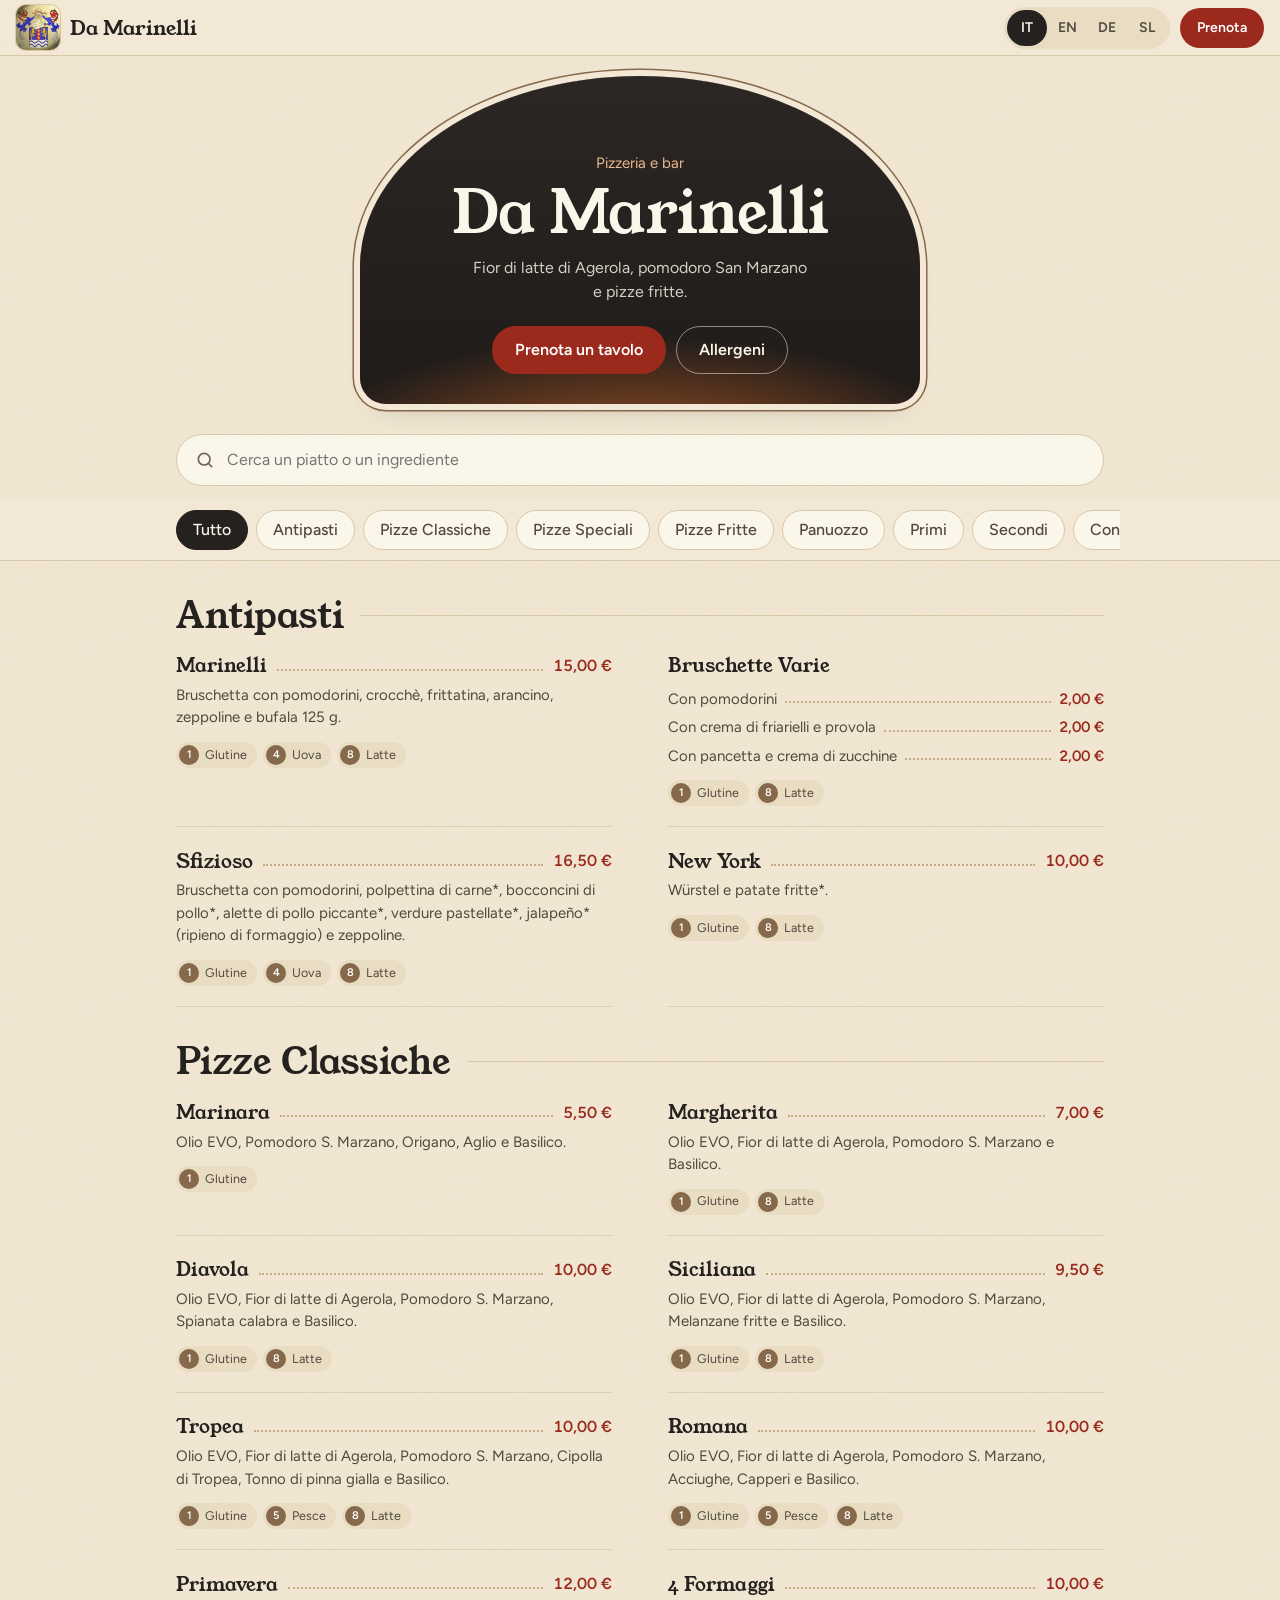
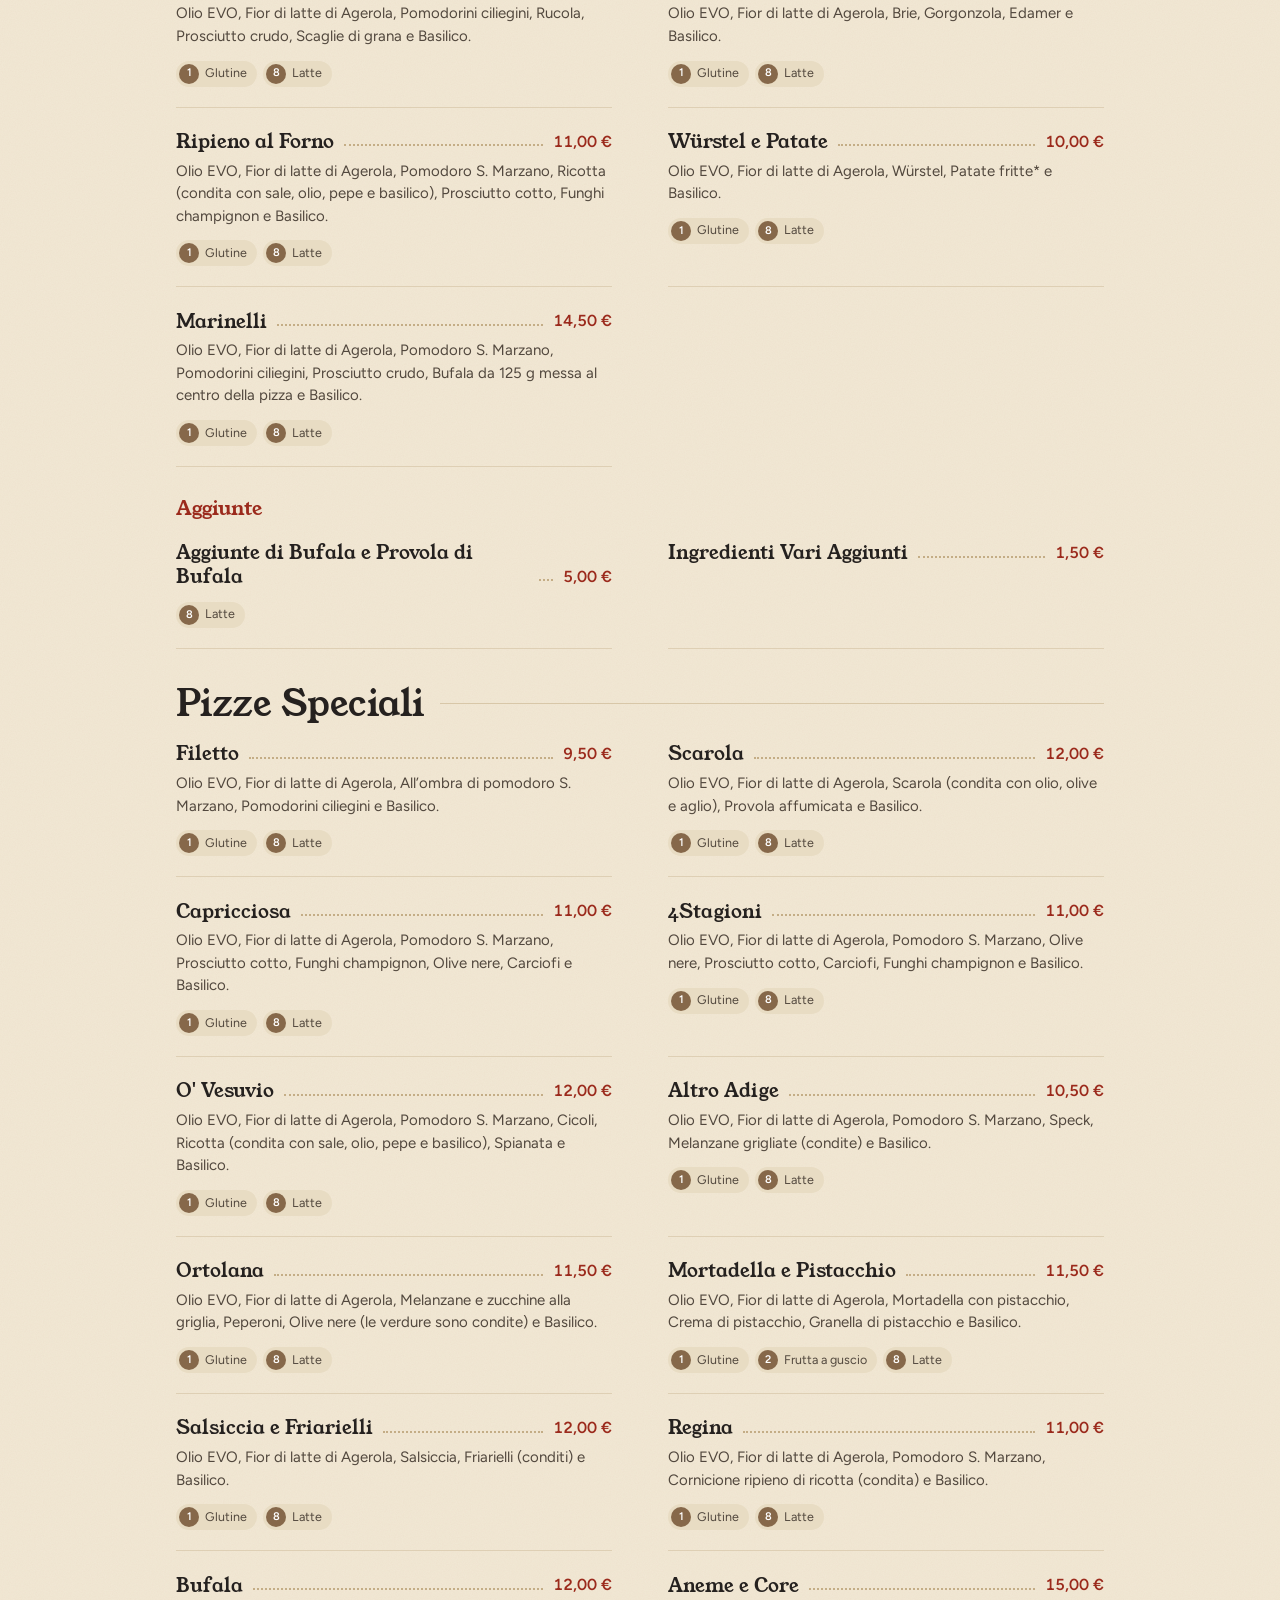
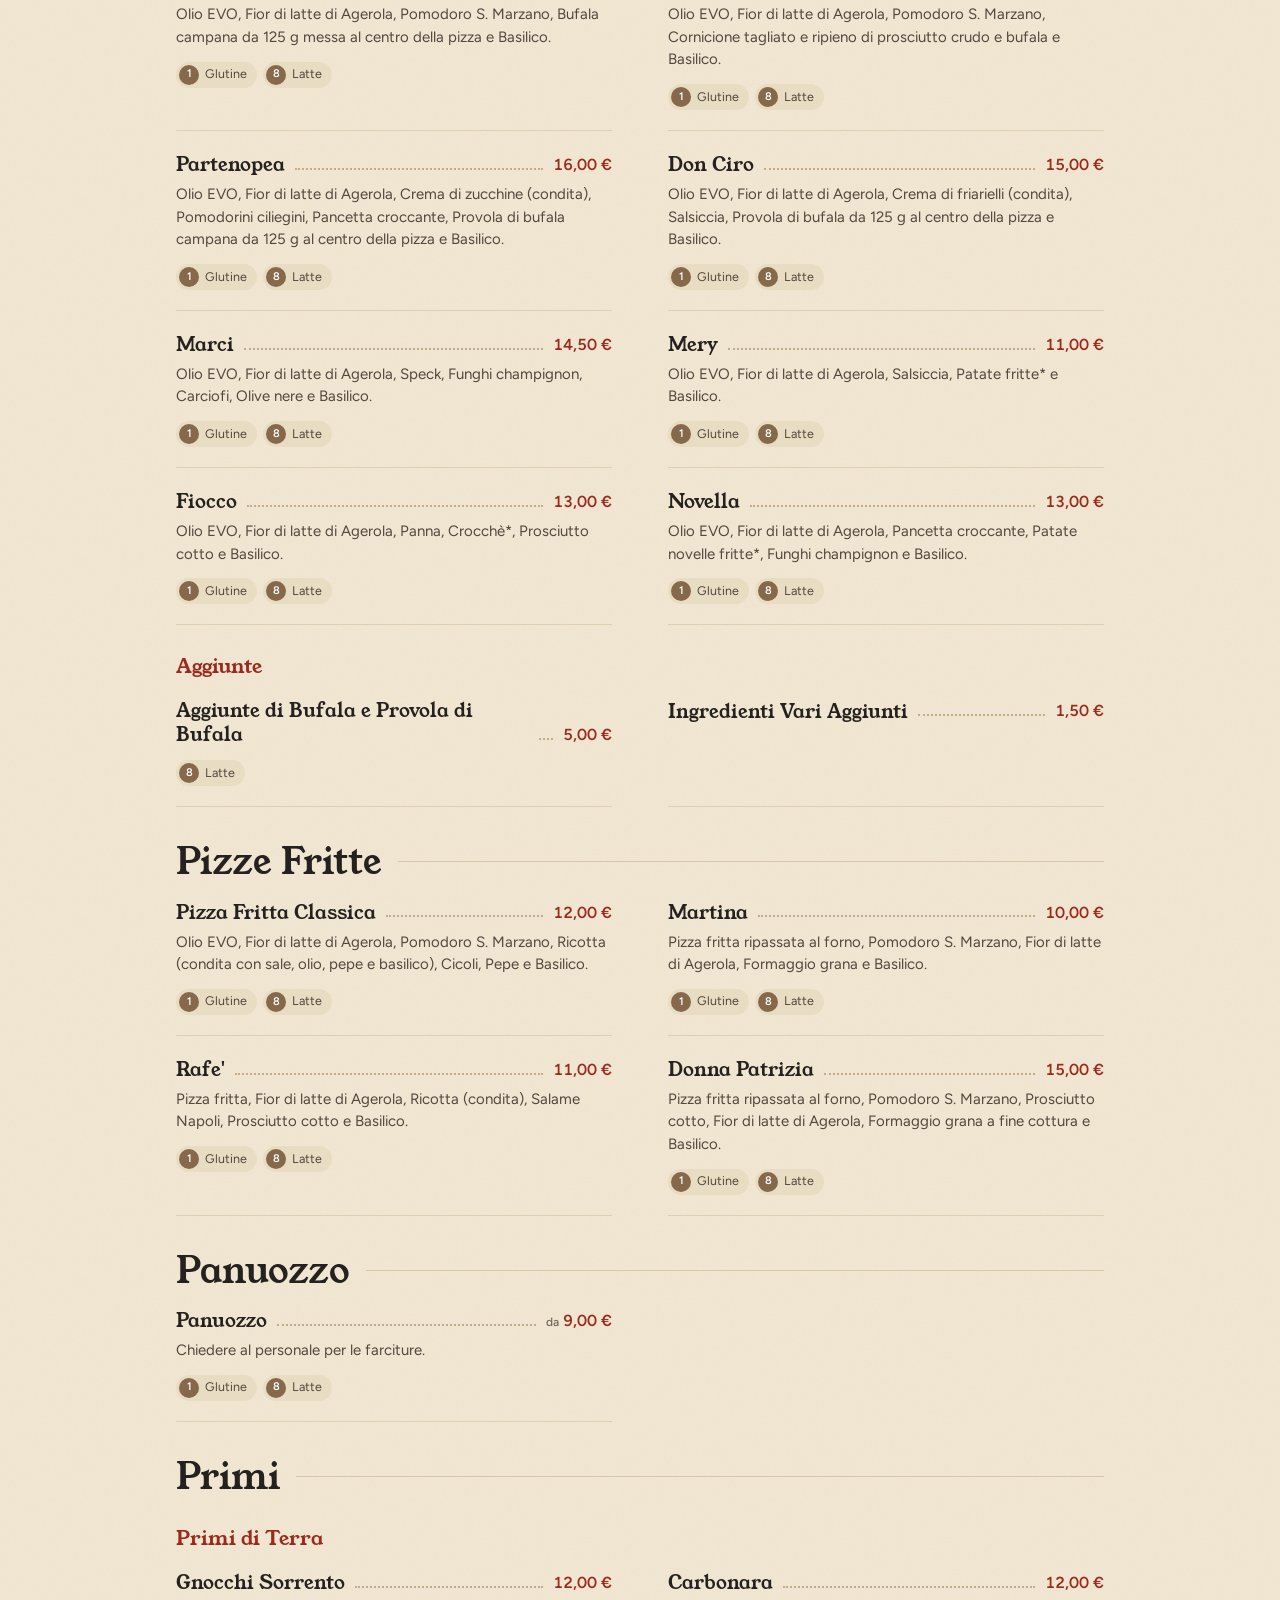
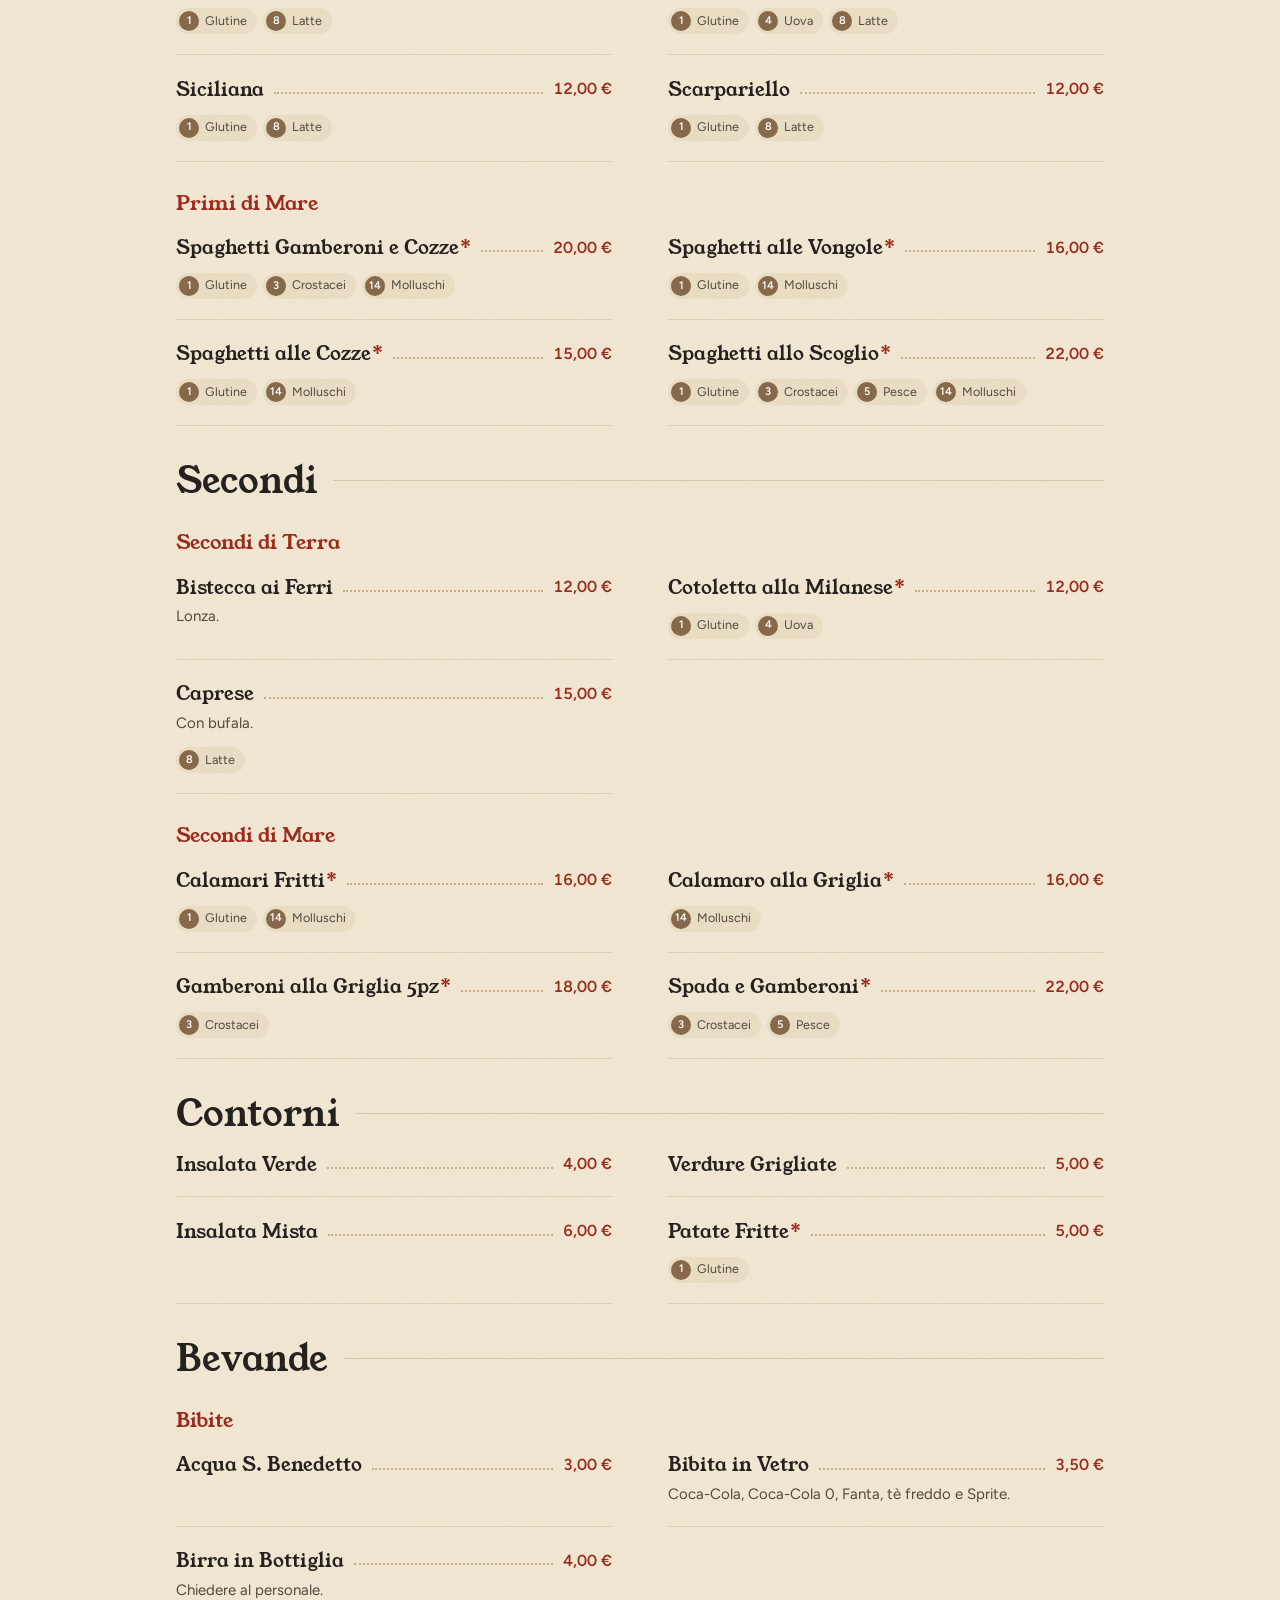
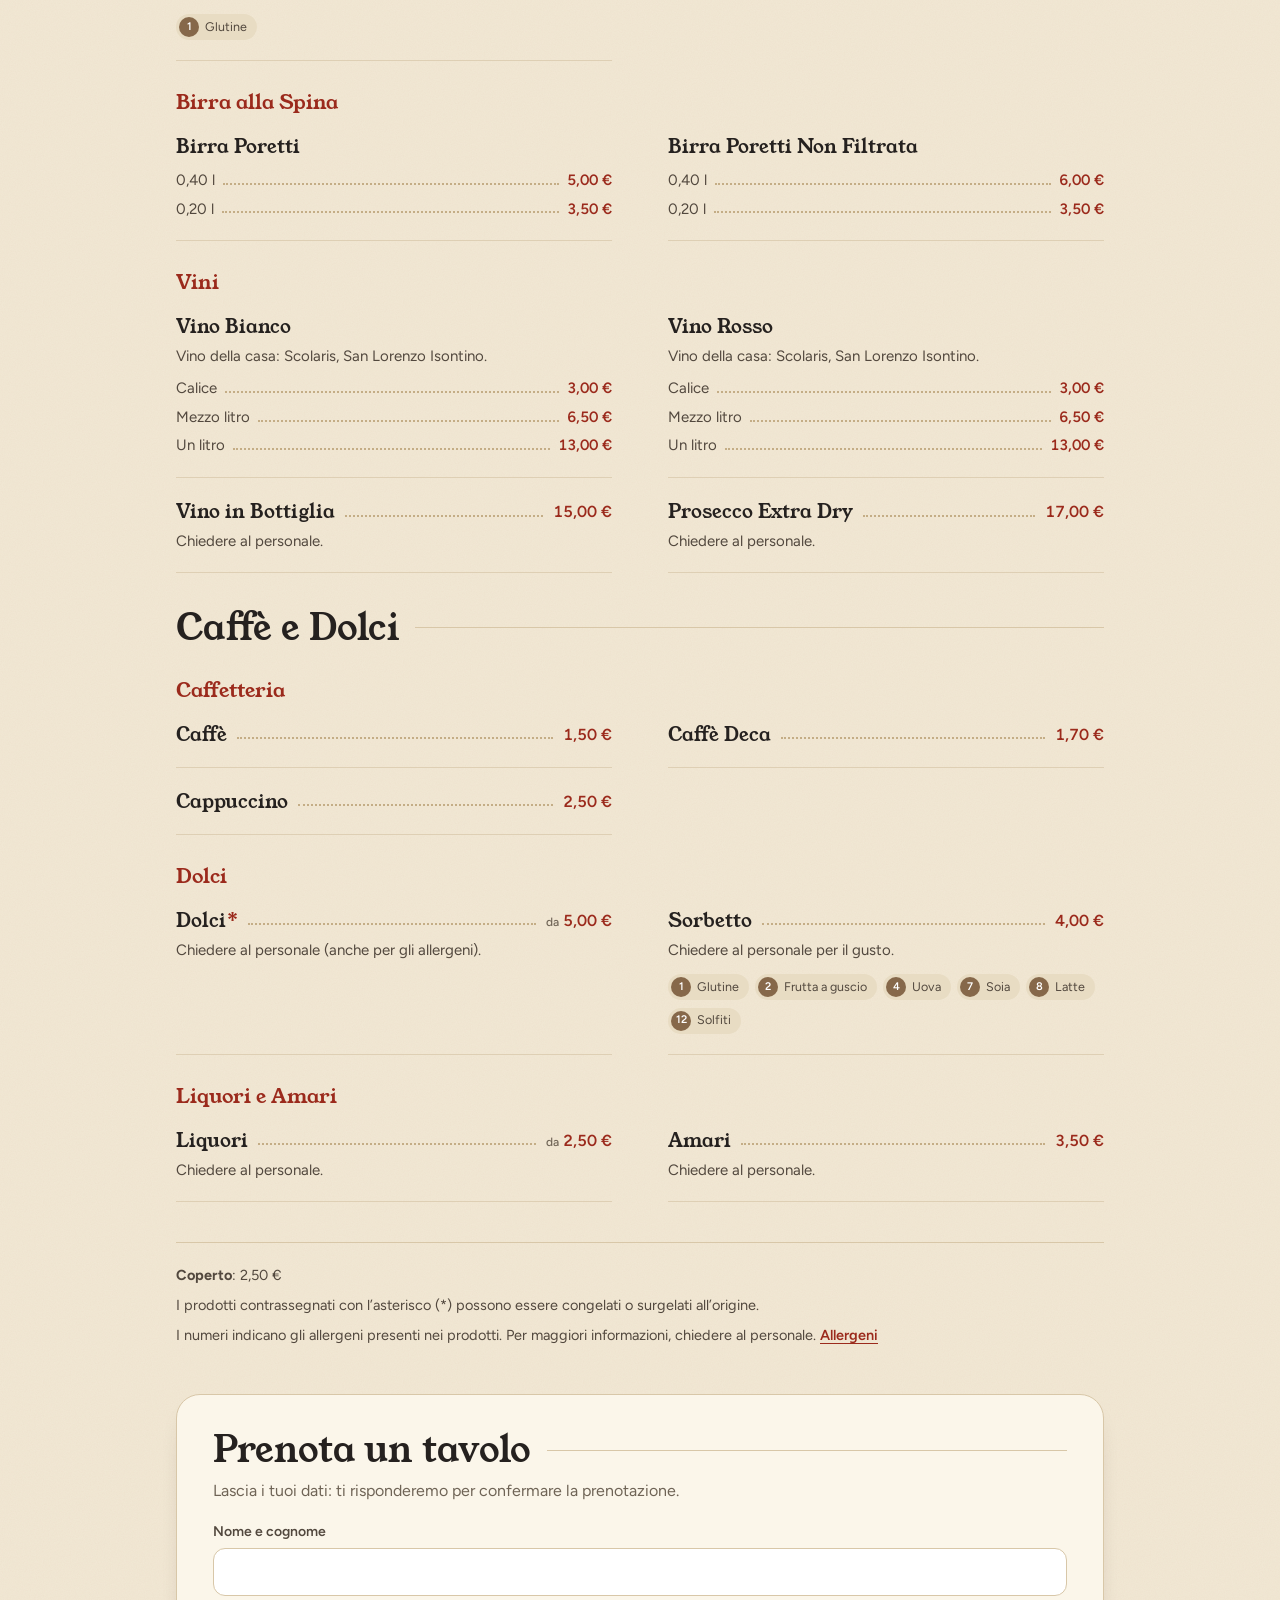
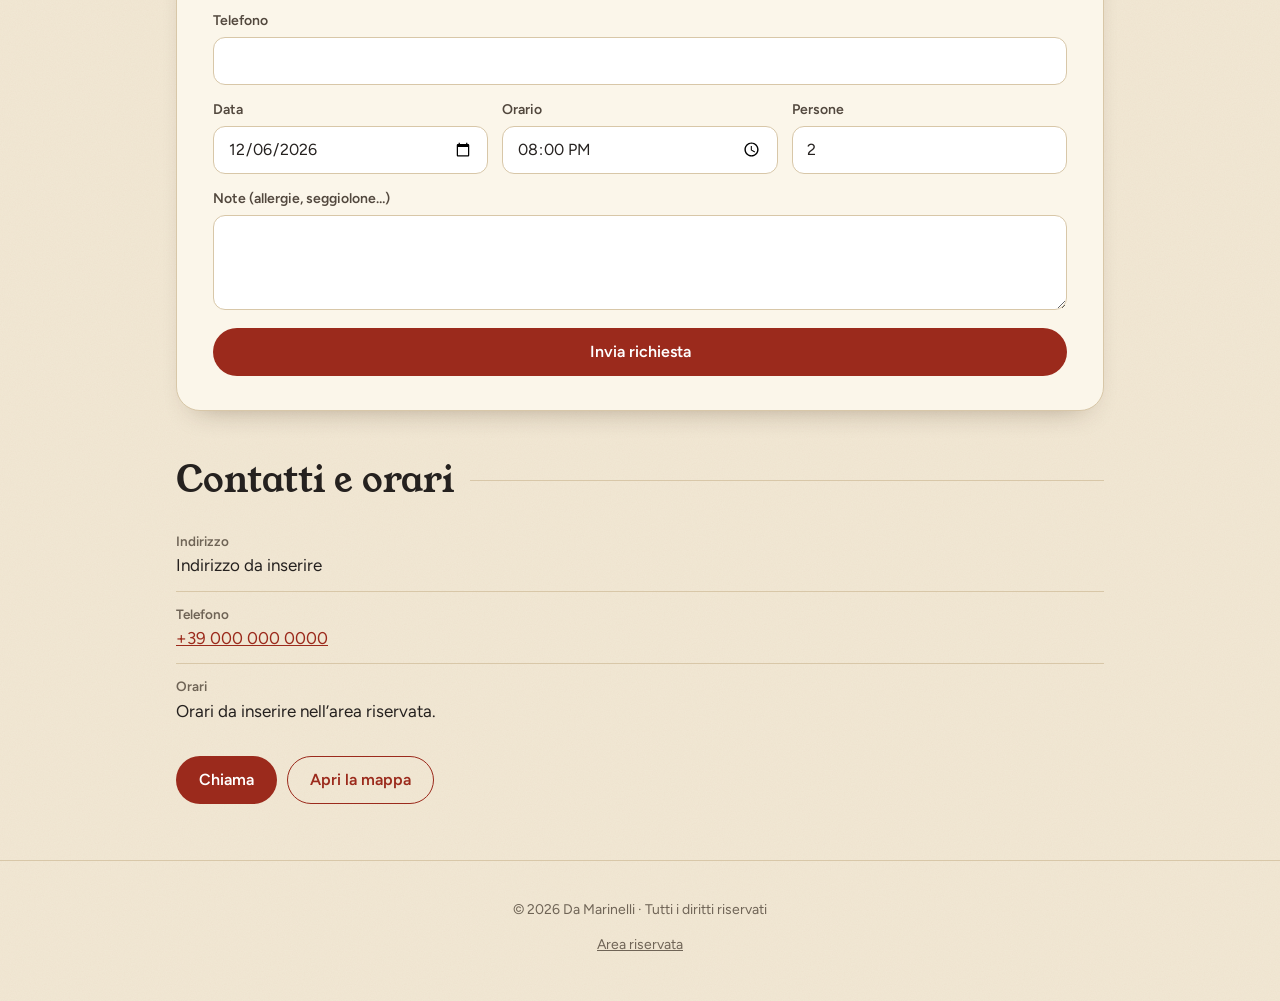
==== index.html @ 101575b5 "Menù digitale Da Marinelli (IT/EN/DE/SL) con area gestionale Menù pubblico mobile-first con ricerca " ====
<!DOCTYPE html>
<html lang="it">
<head>
  <meta charset="utf-8">
  <meta name="viewport" content="width=device-width, initial-scale=1, viewport-fit=cover">
  <title>Da Marinelli — Menù</title>
  <meta name="description" content="Menù digitale di Da Marinelli: pizze, pizze fritte, primi, secondi, bevande e dolci. Italiano, English, Deutsch, Slovenščina.">
  <meta name="theme-color" content="#25211f">
  <link rel="preconnect" href="https://fonts.googleapis.com">
  <link rel="preconnect" href="https://fonts.gstatic.com" crossorigin>
  <link href="https://fonts.googleapis.com/css2?family=Figtree:wght@400;500;600&family=Young+Serif&display=swap" rel="stylesheet">
  <link rel="stylesheet" href="style.css">
</head>

<!-- data-page="menu" attiva la logica del menù pubblico in script.js -->
<body data-page="menu">
  <a class="skip" href="#menu">Vai al menù</a>

  <!-- ===== Barra superiore: logo, lingua, prenotazione ===== -->
  <header class="topbar" id="topbar">
    <a class="brand" href="#top" aria-label="Da Marinelli">
      <!-- Logo (stemma) a sinistra del nome. Il file è logo.jpg, nella stessa cartella -->
      <img class="brand-logo" src="logo.jpg" alt="" width="44" height="45">
      <span>Da Marinelli</span>
    </a>
    <div class="topbar-right">
      <!-- Selettore lingua: IT / EN / DE / SL -->
      <div class="lang" role="group" data-i18n-aria="langLabel" aria-label="Lingua">
        <button type="button" data-lang="it" aria-pressed="true">IT</button>
        <button type="button" data-lang="en" aria-pressed="false">EN</button>
        <button type="button" data-lang="de" aria-pressed="false">DE</button>
        <button type="button" data-lang="sl" aria-pressed="false">SL</button>
      </div>
      <a class="btn btn--primary" href="#prenota" data-i18n="bookShort">Prenota</a>
    </div>
  </header>

  <main id="top">
    <!-- ===== Hero ===== -->
    <section class="hero">
      <div class="hero-arch">
        <p class="hero-tag" data-i18n="brandTag">Pizzeria e bar</p>
        <h1>Da Marinelli</h1>
        <p class="hero-line" data-i18n="heroLine">Fior di latte di Agerola, pomodoro San Marzano e pizze fritte.</p>
        <div class="hero-cta">
          <a class="btn btn--primary" href="#prenota" data-i18n="bookCta">Prenota un tavolo</a>
          <button type="button" class="btn btn--light js-open-alg" data-i18n="allergensCta">Allergeni</button>
        </div>
      </div>
    </section>

    <!-- ===== Ricerca ===== -->
    <div class="container searchbar">
      <label class="search">
        <span class="visually-hidden" data-i18n="searchLabel">Cerca nel menù</span>
        <svg width="20" height="20" viewBox="0 0 24 24" fill="none" stroke="currentColor" stroke-width="2" stroke-linecap="round" aria-hidden="true"><circle cx="11" cy="11" r="7"/><path d="M20 20l-3.5-3.5"/></svg>
        <input id="q" type="search" autocomplete="off" enterkeyhint="search" data-i18n-ph="searchPh" placeholder="Cerca un piatto o un ingrediente">
        <button type="button" id="q-clear" class="icon-btn" hidden data-i18n-aria="clearSearch" aria-label="Cancella ricerca">&times;</button>
      </label>
    </div>

    <!-- ===== Filtri per categoria (si fissano sotto la barra superiore) ===== -->
    <nav class="chips-wrap" id="chips-wrap" data-i18n-aria="navLabel" aria-label="Categorie del menù">
      <ul class="chips" id="chips"></ul>
    </nav>

    <!-- ===== Menù (generato da script.js) ===== -->
    <div class="container">
      <div id="menu"></div>
      <p class="empty" id="empty" hidden data-i18n="noResults">Nessun piatto trovato. Prova con un’altra ricerca.</p>

      <aside class="notes" aria-label="Info">
        <p><strong data-i18n="cover">Coperto</strong>: <span id="cover-price"></span></p>
        <p data-i18n="frozenNote"></p>
        <p>
          <span data-i18n="allergenNote"></span>
          <button type="button" class="link js-open-alg" data-i18n="allergensCta">Allergeni</button>
        </p>
      </aside>
    </div>

    <!-- ===== Prenotazione ===== -->
    <section class="container section" id="prenota" aria-labelledby="book-title">
      <div class="panel">
        <h2 class="group-title" id="book-title" data-i18n="bookTitle">Prenota un tavolo</h2>
        <p class="muted" data-i18n="bookSub"></p>

        <form id="book-form" novalidate>
          <div class="form-grid">
            <div class="field span-2">
              <label for="b-name" data-i18n="fName">Nome e cognome</label>
              <input class="input" id="b-name" autocomplete="name" required>
            </div>
            <div class="field span-2">
              <label for="b-phone" data-i18n="fPhone">Telefono</label>
              <input class="input" id="b-phone" type="tel" inputmode="tel" autocomplete="tel" required>
            </div>
            <div class="field">
              <label for="b-date" data-i18n="fDate">Data</label>
              <input class="input" id="b-date" type="date" required>
            </div>
            <div class="field">
              <label for="b-time" data-i18n="fTime">Orario</label>
              <input class="input" id="b-time" type="time" required>
            </div>
            <div class="field span-2 span-half">
              <label for="b-guests" data-i18n="fGuests">Persone</label>
              <input class="input" id="b-guests" type="number" min="1" max="20" inputmode="numeric" required>
            </div>
            <div class="field span-2">
              <label for="b-notes" data-i18n="fNotes">Note</label>
              <textarea class="input" id="b-notes" rows="3"></textarea>
            </div>
          </div>
          <p class="form-error" id="b-error" role="alert" hidden></p>
          <p style="margin:18px 0 0"><button class="btn btn--primary btn--block" type="submit" data-i18n="fSubmit">Invia richiesta</button></p>
        </form>

        <!-- Conferma dopo l'invio -->
        <div class="book-ok" id="book-ok" tabindex="-1" hidden>
          <h3 data-i18n="okTitle">Richiesta inviata</h3>
          <p data-i18n="okText"></p>
          <a class="btn btn--primary" id="book-wa" href="#" target="_blank" rel="noopener" hidden data-i18n="okWa">Invia anche su WhatsApp</a>
          <button type="button" class="btn btn--outline" id="book-again" data-i18n="okAgain">Nuova richiesta</button>
        </div>

        <!-- Prenotazioni online disattivate dall'area riservata -->
        <div id="book-off" hidden>
          <p data-i18n="bookingsOff"></p>
          <a class="btn btn--primary" id="book-off-call" href="#" data-i18n="call">Chiama</a>
        </div>
      </div>
    </section>

    <!-- ===== Contatti e orari ===== -->
    <section class="container section" id="contatti" aria-labelledby="info-title">
      <h2 class="group-title" id="info-title" data-i18n="infoTitle">Contatti e orari</h2>
      <dl class="info" id="contact-list"></dl>
      <div class="actions" id="contact-actions"></div>
    </section>
  </main>

  <footer class="footer">
    <p>© <span id="year"></span> Da Marinelli · <span data-i18n="footerRights">Tutti i diritti riservati</span></p>
    <p><a href="admin.html" data-i18n="staffArea">Area riservata</a></p>
  </footer>

  <button type="button" class="to-top" id="to-top" hidden data-i18n-aria="toTop" aria-label="Torna su">
    <svg width="22" height="22" viewBox="0 0 24 24" fill="none" stroke="currentColor" stroke-width="2.2" stroke-linecap="round" stroke-linejoin="round" aria-hidden="true"><path d="M12 19V5M5 12l7-7 7 7"/></svg>
  </button>

  <!-- ===== Finestra allergeni ===== -->
  <dialog class="sheet" id="alg-dialog" aria-labelledby="alg-title">
    <div class="sheet-head">
      <h2 id="alg-title" data-i18n="allergensTitle">Allergeni e conservazione</h2>
      <button type="button" class="icon-btn" data-close data-i18n-aria="close" aria-label="Chiudi">&times;</button>
    </div>
    <div class="sheet-body">
      <p data-i18n="frozenNote"></p>
      <p data-i18n="allergenNote"></p>
      <ol class="alg-list" id="alg-list"></ol>
    </div>
  </dialog>

  <script src="script.js"></script>
</body>
</html>
---- style.css ----
/* =====================================================================
   DA MARINELLI — style.css
   Mobile-first. Un solo foglio di stile per index.html e admin.html.

   Indice:
     1. Variabili e base
     2. Componenti comuni (pulsanti, campi, finestre)
     3. Menù pubblico
     4. Area gestionale (admin)
   ===================================================================== */

/* ---------- 1. VARIABILI E BASE ---------- */
:root {
  /* Colori: crema, antracite, rosso pomodoro scuro, cotto, legno */
  --paper: #f2e8d5;
  --surface: #fbf6ea;
  --sand: #e8dcc3;
  --line: #d8c7a8;
  --ink: #25211f;
  --ink-soft: #52483e;
  --muted: #6f6456;
  --tomato: #9b2a1c;
  --tomato-dark: #7d2015;
  --cotto: #b5602f;
  --wood: #86684a;
  --ok: #4d7a3c;
  --warn: #b7791f;

  --font-display: 'Young Serif', 'Iowan Old Style', 'Palatino Linotype', Georgia, serif;
  --font-body: 'Figtree', system-ui, -apple-system, 'Segoe UI', Roboto, sans-serif;

  --topbar-h: 56px;
  --radius: 14px;
  --shadow: 0 14px 30px -20px rgba(55, 30, 12, 0.45);
}

*, *::before, *::after { box-sizing: border-box; }

html {
  -webkit-text-size-adjust: 100%;
  scroll-behavior: smooth;
  scroll-padding-top: calc(var(--topbar-h) + 16px);
}

body {
  margin: 0;
  font-family: var(--font-body);
  font-size: 16px;
  line-height: 1.5;
  color: var(--ink);
  background-color: var(--paper);
  /* grana di carta appena percettibile */
  background-image: url("data:image/svg+xml,%3Csvg xmlns='http://www.w3.org/2000/svg' width='180' height='180'%3E%3Cfilter id='n'%3E%3CfeTurbulence type='fractalNoise' baseFrequency='.85' numOctaves='2' stitchTiles='stitch'/%3E%3CfeColorMatrix values='0 0 0 0 .45 0 0 0 0 .32 0 0 0 0 .18 0 0 0 .07 0'/%3E%3C/filter%3E%3Crect width='100%25' height='100%25' filter='url(%23n)'/%3E%3C/svg%3E");
  -webkit-font-smoothing: antialiased;
}

img, svg { max-width: 100%; }
button, input, select, textarea { font: inherit; color: inherit; }
button { cursor: pointer; }
a { color: var(--tomato); }
[hidden] { display: none !important; }
h1, h2, h3, h4 { margin: 0; }

:focus-visible {
  outline: 3px solid var(--cotto);
  outline-offset: 2px;
  border-radius: 6px;
}

.container { width: 100%; max-width: 960px; margin: 0 auto; padding: 0 16px; }
.visually-hidden {
  position: absolute !important; width: 1px; height: 1px; overflow: hidden;
  clip: rect(0 0 0 0); white-space: nowrap;
}
.muted { color: var(--muted); }
.pre { white-space: pre-line; }
.skip {
  position: absolute; left: 12px; top: -60px; z-index: 100;
  background: var(--ink); color: var(--surface); padding: 10px 16px; border-radius: 10px;
}
.skip:focus { top: 8px; }

@media (prefers-reduced-motion: reduce) {
  html { scroll-behavior: auto; }
  * { animation: none !important; transition: none !important; }
}

/* ---------- 2. COMPONENTI COMUNI ---------- */
.btn {
  display: inline-flex; align-items: center; justify-content: center; gap: 8px;
  min-height: 48px; padding: 0 22px;
  border: 1.5px solid transparent; border-radius: 999px;
  font-weight: 600; text-decoration: none; text-align: center;
  background: transparent; transition: background-color .15s, border-color .15s, color .15s;
}
.btn--primary { background: var(--tomato); color: #fff; }
.btn--primary:hover { background: var(--tomato-dark); }
.btn--outline { border-color: var(--tomato); color: var(--tomato); }
.btn--outline:hover { background: rgba(155, 42, 28, .08); }
.btn--light { border-color: rgba(251, 246, 234, .5); color: var(--surface); }
.btn--light:hover { background: rgba(251, 246, 234, .12); }
.btn--danger { background: #fff; border-color: #b3261e; color: #b3261e; }
.btn--danger:hover { background: #fdeceb; }
.btn--sm { min-height: 40px; padding: 0 16px; font-size: 14px; }
.btn--block { width: 100%; }
.btn[disabled] { opacity: .5; cursor: not-allowed; }

.link {
  background: none; border: 0; padding: 0; color: var(--tomato);
  text-decoration: underline; text-underline-offset: 3px; font-weight: 600;
}

.icon-btn {
  display: inline-grid; place-items: center; width: 40px; height: 40px;
  border: 0; border-radius: 50%; background: transparent; color: inherit; font-size: 22px; line-height: 1;
}
.icon-btn:hover { background: rgba(0, 0, 0, .07); }

.field { display: grid; gap: 6px; }
.field > label, .label { font-size: 14px; font-weight: 600; color: var(--ink-soft); }
.input {
  width: 100%; min-height: 48px; padding: 0 14px;
  border: 1.5px solid var(--line); border-radius: 12px; background: #fff;
  font-size: 16px; /* 16px evita lo zoom automatico su iPhone */
}
textarea.input { min-height: 92px; padding: 12px 14px; resize: vertical; line-height: 1.45; }
select.input { padding-right: 10px; }
.input:focus { outline: 0; border-color: var(--tomato); box-shadow: 0 0 0 3px rgba(155, 42, 28, .16); }
.form-grid { display: grid; grid-template-columns: repeat(2, minmax(0, 1fr)); gap: 14px; }
.span-2 { grid-column: 1 / -1; }
.form-error { margin: 14px 0 0; padding: 10px 14px; border-radius: 12px; background: #fdeceb; color: #8c1d18; font-weight: 500; }

/* finestre (dialog) */
dialog { color: var(--ink); }
dialog::backdrop { background: rgba(28, 18, 10, .6); }
.sheet, .modal {
  border: 0; padding: 0; background: var(--surface);
  width: min(560px, 100%); max-width: 100%; max-height: 90vh; max-height: 90dvh;
  margin: auto auto 0; border-radius: 24px 24px 0 0;
  box-shadow: 0 -10px 40px rgba(0, 0, 0, .25);
}
.sheet[open], .modal[open] { display: flex; flex-direction: column; }
@media (min-width: 640px) {
  .sheet, .modal { margin: auto; border-radius: 24px; }
}
.sheet-head, .modal-head {
  display: flex; align-items: center; justify-content: space-between; gap: 12px;
  padding: 18px 20px 12px; border-bottom: 1px solid var(--line);
}
.sheet-head h2, .modal-head h2 { font-family: var(--font-display); font-weight: 400; font-size: 22px; }
.sheet-body, .modal-body { padding: 16px 20px 24px; overflow-y: auto; -webkit-overflow-scrolling: touch; }

/* ---------- 3. MENÙ PUBBLICO ---------- */
.topbar {
  position: sticky; top: 0; z-index: 50; height: var(--topbar-h);
  display: flex; align-items: center; justify-content: space-between; gap: 12px;
  padding: 0 16px;
  background: rgba(242, 232, 213, .94);
  -webkit-backdrop-filter: blur(10px); backdrop-filter: blur(10px);
  border-bottom: 1px solid var(--line);
}
.brand { display: inline-flex; align-items: center; gap: 10px; color: var(--ink); text-decoration: none; font-family: var(--font-display); font-size: 20px; white-space: nowrap; }
.brand-logo { display: block; flex: none; width: 44px; height: 45px; object-fit: cover; border-radius: 10px; box-shadow: 0 0 0 1px var(--line); }
.topbar-right { display: flex; align-items: center; gap: 10px; }
.topbar .btn { min-height: 40px; padding: 0 16px; font-size: 14px; }
@media (max-width: 400px) { .topbar .btn { display: none; } }
@media (max-width: 420px) {
  .topbar { padding: 0 12px; gap: 8px; }
  .brand { font-size: 18px; gap: 8px; }
  .brand-logo { width: 40px; height: 41px; border-radius: 9px; }
  .lang button { min-width: 34px; padding: 0 6px; font-size: 13px; }
}
@media (max-width: 350px) { .brand span { display: none; } }

.lang { display: inline-flex; padding: 3px; border-radius: 999px; background: var(--sand); }
.lang button {
  min-width: 40px; height: 36px; padding: 0 8px; border: 0; border-radius: 999px;
  background: transparent; font-weight: 600; font-size: 14px; color: var(--ink-soft);
}
.lang button[aria-pressed="true"] { background: var(--ink); color: var(--surface); }

/* Hero: l'imboccatura del forno a legna, con la brace sul fondo */
.hero { padding: 20px 16px 8px; }
.hero-arch {
  position: relative; overflow: hidden; isolation: isolate;
  max-width: 560px; margin: 0 auto;
  padding: 76px 24px 30px; text-align: center;
  color: var(--surface);
  border-radius: 50% 50% 26px 26px / 190px 190px 26px 26px;
  background:
    radial-gradient(90% 55% at 50% 118%, rgba(214, 104, 40, .75), rgba(214, 104, 40, 0) 70%),
    linear-gradient(180deg, #2c2724 0%, #1f1b19 100%);
  box-shadow: 0 0 0 6px var(--paper), 0 0 0 7.5px var(--wood), var(--shadow);
}
.hero-tag { margin: 0 0 6px; font-size: 15px; color: #eab98f; }
.hero h1 { font-family: var(--font-display); font-weight: 400; font-size: clamp(40px, 11vw, 60px); line-height: 1.05; letter-spacing: -.01em; }
.hero-line { margin: 12px auto 0; max-width: 34ch; color: rgba(251, 246, 234, .82); }
.hero-cta { display: flex; flex-wrap: wrap; gap: 10px; justify-content: center; margin-top: 22px; }

.searchbar { padding-top: 22px; }
.search {
  display: flex; align-items: center; gap: 10px; height: 52px; padding: 0 8px 0 18px;
  background: var(--surface); border: 1.5px solid var(--line); border-radius: 999px;
}
.search:focus-within { border-color: var(--tomato); box-shadow: 0 0 0 3px rgba(155, 42, 28, .16); }
.search svg { flex: none; color: var(--muted); }
.search input { flex: 1; min-width: 0; height: 100%; border: 0; outline: 0; background: transparent; font-size: 16px; }
.search input::-webkit-search-cancel-button { display: none; }

.chips-wrap {
  position: sticky; top: var(--topbar-h); z-index: 40; margin-top: 14px;
  background: rgba(242, 232, 213, .95);
  -webkit-backdrop-filter: blur(10px); backdrop-filter: blur(10px);
  border-bottom: 1px solid var(--line);
}
.chips {
  display: flex; gap: 8px; list-style: none; margin: 0 auto; padding: 10px 16px; max-width: 960px;
  overflow-x: auto; scrollbar-width: none; -webkit-overflow-scrolling: touch;
}
.chips::-webkit-scrollbar { display: none; }
.chip {
  flex: none; height: 40px; padding: 0 16px; border-radius: 999px;
  border: 1.5px solid var(--line); background: var(--surface);
  font-weight: 500; white-space: nowrap; color: var(--ink-soft);
}
.chip[aria-pressed="true"] { background: var(--ink); border-color: var(--ink); color: var(--surface); }

.group { padding-top: 34px; }
.group-title { display: flex; align-items: center; gap: 16px; font-family: var(--font-display); font-weight: 400; font-size: clamp(27px, 6vw, 36px); line-height: 1.15; }
.group-title::after { content: ""; flex: 1; height: 1px; background: var(--line); }
.cat-title { margin: 26px 0 0; font-family: var(--font-display); font-weight: 400; font-size: 20px; color: var(--tomato); }

.dishes { list-style: none; margin: 18px 0 0; padding: 0; display: grid; grid-template-columns: minmax(0, 1fr); gap: 22px 56px; }
@media (min-width: 860px) { .dishes { grid-template-columns: repeat(2, minmax(0, 1fr)); } }
.dish { padding-bottom: 20px; border-bottom: 1px solid rgba(216, 199, 168, .7); }
.dish-top { display: flex; align-items: flex-end; gap: 10px; }
.dish-name { font-family: var(--font-display); font-weight: 400; font-size: 19px; line-height: 1.25; }
.ast { color: var(--tomato); margin-left: 1px; }
.leader { flex: 1 1 14px; min-width: 14px; margin-bottom: .45em; border-bottom: 2px dotted #c4ad86; }
.price { flex: none; font-weight: 600; color: var(--tomato); font-variant-numeric: tabular-nums; white-space: nowrap; }
.price small { font-size: 12px; font-weight: 500; color: var(--muted); }
.price--ask { font-weight: 500; font-style: italic; font-size: 14px; color: var(--muted); }
.dish-desc { margin: 6px 0 0; font-size: 15px; line-height: 1.5; color: var(--ink-soft); }
.variants { list-style: none; margin: 10px 0 0; padding: 0; display: grid; gap: 6px; }
.variants li { display: flex; align-items: flex-end; gap: 8px; font-size: 15px; color: var(--ink-soft); }
.algs { display: flex; flex-wrap: wrap; gap: 6px; list-style: none; margin: 12px 0 0; padding: 0; }
.alg {
  display: inline-flex; align-items: center; gap: 6px; height: 26px; padding: 0 10px 0 3px;
  border: 0; border-radius: 999px; background: var(--sand); color: var(--ink-soft); font-size: 12.5px;
}
.alg b { display: inline-grid; place-items: center; min-width: 20px; height: 20px; border-radius: 50%; background: var(--wood); color: #fff; font-size: 11px; font-weight: 600; }
.dish.is-off .dish-name, .dish.is-off .dish-desc, .dish.is-off .price { opacity: .5; }
.off-badge { display: inline-block; margin: 8px 0 0; padding: 2px 10px; border-radius: 999px; background: var(--sand); color: var(--muted); font-size: 12.5px; font-weight: 600; }

.empty { padding: 56px 0; text-align: center; color: var(--muted); font-size: 17px; }

.notes { margin-top: 40px; padding-top: 22px; border-top: 1px solid var(--line); font-size: 14.5px; color: var(--ink-soft); display: grid; gap: 8px; }
.notes p { margin: 0; }

.panel {
  background: var(--surface); border: 1px solid var(--line); border-radius: 24px;
  padding: 26px 20px; box-shadow: var(--shadow);
}
.panel > .group-title { margin-bottom: 8px; }
.panel > p { margin: 0 0 18px; }
.book-ok { text-align: center; padding: 8px 0; outline: 0; }
.book-ok h3 { font-family: var(--font-display); font-weight: 400; font-size: 26px; margin-bottom: 8px; }
.book-ok p { margin: 0 auto 18px; max-width: 40ch; }
.book-ok .btn { margin: 4px; }

.section { padding-top: 48px; }
.info { margin: 18px 0 20px; display: grid; gap: 0; }
.info-row { display: grid; gap: 2px; padding: 12px 0; border-bottom: 1px solid var(--line); }
.info-row:last-child { border-bottom: 0; }
.info-row dt { font-size: 13.5px; font-weight: 600; color: var(--muted); }
.info-row dd { margin: 0; font-size: 17px; }
.actions { display: flex; flex-wrap: wrap; gap: 10px; }

.footer { margin-top: 56px; padding: 24px 16px calc(32px + env(safe-area-inset-bottom)); text-align: center; font-size: 14px; color: var(--muted); border-top: 1px solid var(--line); }
.footer a { color: inherit; }

.to-top {
  position: fixed; right: 16px; bottom: calc(16px + env(safe-area-inset-bottom)); z-index: 45;
  width: 48px; height: 48px; border: 0; border-radius: 50%;
  background: var(--ink); color: var(--surface); box-shadow: 0 8px 20px rgba(0, 0, 0, .3);
  display: grid; place-items: center;
}

.alg-list { list-style: none; margin: 14px 0 0; padding: 0; display: grid; gap: 4px; }
.alg-list li { display: flex; gap: 12px; align-items: flex-start; padding: 8px 10px; border-radius: 12px; font-size: 15px; }
.alg-list li b { flex: none; display: grid; place-items: center; width: 26px; height: 26px; border-radius: 50%; background: var(--wood); color: #fff; font-size: 13px; }
.alg-list li.is-hit { background: #f7dcc0; outline: 2px solid var(--cotto); }
.sheet-body > p { margin: 0 0 8px; font-size: 15px; color: var(--ink-soft); }

@media (min-width: 700px) {
  .panel { padding: 34px 36px; }
  .form-grid { grid-template-columns: repeat(3, minmax(0, 1fr)); }
  .form-grid .span-2 { grid-column: span 3; }
  .form-grid .span-half { grid-column: span 1; }
}

/* ---------- 4. AREA GESTIONALE (admin.html) ---------- */
body[data-page="admin"] { background-color: #efe5d0; }

.adm-login { min-height: 100vh; min-height: 100dvh; display: grid; place-items: center; padding: 24px 16px; }
.adm-login-card { width: min(400px, 100%); padding: 30px 24px; background: var(--surface); border: 1px solid var(--line); border-radius: 24px; box-shadow: var(--shadow); text-align: center; }
.adm-login-card svg { color: var(--tomato); }
.adm-login-card h1 { margin: 10px 0 4px; font-family: var(--font-display); font-weight: 400; font-size: 28px; }
.adm-login-card p { margin: 0 0 20px; color: var(--muted); }
.adm-login-card .field { text-align: left; margin-bottom: 14px; }
.adm-login-card .input { text-align: center; letter-spacing: .3em; font-size: 22px; }
.adm-login-card .back { display: inline-block; margin-top: 18px; font-size: 14px; }

.adm-top {
  position: sticky; top: 0; z-index: 30;
  display: flex; align-items: center; justify-content: space-between; gap: 12px;
  padding: 10px 16px; background: var(--ink); color: var(--surface);
}
.adm-brand { display: flex; align-items: center; gap: 10px; min-width: 0; }
.adm-brand svg { flex: none; color: #eab98f; }
.adm-brand strong { display: block; font-family: var(--font-display); font-weight: 400; font-size: 18px; line-height: 1.1; }
.adm-brand small { display: block; font-size: 12.5px; color: rgba(251, 246, 234, .7); }
.adm-top-actions { display: flex; gap: 8px; flex: none; }

.adm-notices { max-width: 1000px; margin: 0 auto; padding: 12px 16px 0; display: grid; gap: 8px; }
.notice { display: flex; gap: 12px; align-items: center; justify-content: space-between; padding: 10px 14px; border-radius: 12px; font-size: 14.5px; }
.notice--warn { background: #fbe9c8; color: #6b4410; }
.notice--info { background: var(--sand); color: var(--ink-soft); }
.notice button { flex: none; }

.adm-tabs { display: flex; gap: 6px; max-width: 1000px; margin: 0 auto; padding: 14px 16px 6px; overflow-x: auto; scrollbar-width: none; }
.adm-tab { flex: none; height: 44px; padding: 0 18px; border: 1.5px solid var(--line); border-radius: 999px; background: var(--surface); font-weight: 600; color: var(--ink-soft); }
.adm-tab[aria-selected="true"] { background: var(--ink); border-color: var(--ink); color: var(--surface); }
.adm-tab .count { display: inline-block; min-width: 20px; margin-left: 6px; padding: 0 6px; border-radius: 999px; background: var(--tomato); color: #fff; font-size: 12px; line-height: 20px; }

.adm-main { max-width: 1000px; margin: 0 auto; padding: 8px 16px 90px; }
.adm-main h2 { font-family: var(--font-display); font-weight: 400; font-size: 24px; margin: 18px 0 4px; }

.stats { display: grid; grid-template-columns: repeat(3, minmax(0, 1fr)); gap: 10px; margin-top: 12px; }
.stat { padding: 14px; background: var(--surface); border: 1px solid var(--line); border-radius: 16px; }
.stat b { display: block; font-family: var(--font-display); font-weight: 400; font-size: 30px; line-height: 1.1; }
.stat span { font-size: 13px; color: var(--muted); }

.toolbar-row { display: flex; flex-wrap: wrap; gap: 10px; align-items: end; margin: 18px 0 14px; }
.toolbar-row .field { flex: 1 1 150px; }
.toolbar-row .btn { flex: none; }

.empty-state { padding: 36px 16px; text-align: center; color: var(--muted); background: var(--surface); border: 1px dashed var(--line); border-radius: 16px; }

.badge { display: inline-block; padding: 2px 10px; border-radius: 999px; font-size: 12.5px; font-weight: 600; background: var(--sand); color: var(--ink-soft); }
.badge--pending { background: #fbe9c8; color: #7a4c0c; }
.badge--confirmed { background: #dcebd3; color: #2f5a20; }
.badge--declined, .badge--cancelled { background: #ece4d4; color: #6f6456; }

.bk { display: grid; grid-template-columns: auto minmax(0, 1fr); gap: 8px 16px; margin-bottom: 12px; padding: 14px 16px; background: var(--surface); border: 1px solid var(--line); border-left: 6px solid var(--wood); border-radius: 16px; }
.bk--pending { border-left-color: #d9902f; }
.bk--confirmed { border-left-color: var(--ok); }
.bk--declined, .bk--cancelled { border-left-color: #b9ad98; }
.bk-when { text-align: center; min-width: 64px; }
.bk-when strong { display: block; font-family: var(--font-display); font-weight: 400; font-size: 22px; line-height: 1.1; }
.bk-when span { font-size: 13px; color: var(--muted); text-transform: capitalize; }
.bk-main h3 { font-size: 17px; font-weight: 600; display: flex; flex-wrap: wrap; gap: 4px 10px; align-items: center; }
.bk-main p { margin: 2px 0 0; font-size: 14.5px; color: var(--ink-soft); }
.bk-notes { font-style: italic; }
.bk-actions { grid-column: 1 / -1; display: flex; flex-wrap: wrap; gap: 8px; padding-top: 8px; border-top: 1px solid var(--line); }

.mi-group { margin-top: 22px; }
.mi-group h3 { display: flex; align-items: center; justify-content: space-between; gap: 10px; font-family: var(--font-display); font-weight: 400; font-size: 19px; color: var(--tomato); margin-bottom: 8px; }
.mi-list { list-style: none; margin: 0; padding: 0; background: var(--surface); border: 1px solid var(--line); border-radius: 16px; overflow: hidden; }
.mi { display: grid; grid-template-columns: minmax(0, 1fr) auto; gap: 8px 12px; align-items: center; padding: 12px 14px; border-bottom: 1px solid var(--line); }
.mi:last-child { border-bottom: 0; }
.mi-name { font-weight: 600; }
.mi-sub { display: block; font-size: 14px; color: var(--muted); }
.mi.is-off .mi-name { text-decoration: line-through; opacity: .6; }
.mi-tags { display: flex; gap: 4px; margin-top: 4px; flex-wrap: wrap; }
.tag { padding: 1px 8px; border-radius: 999px; font-size: 11.5px; font-weight: 600; }
.tag--ok { background: #dcebd3; color: #2f5a20; }
.tag--warn { background: #fbe9c8; color: #7a4c0c; }
.mi-actions { display: flex; gap: 8px; align-items: center; }
@media (max-width: 560px) { .mi { grid-template-columns: 1fr; } .mi-actions { justify-content: space-between; } }

.switch { display: inline-flex; align-items: center; gap: 8px; font-size: 13.5px; color: var(--ink-soft); cursor: pointer; }
.switch input { position: absolute; opacity: 0; width: 1px; height: 1px; }
.switch i { position: relative; width: 44px; height: 26px; border-radius: 999px; background: #bdb09a; transition: background-color .15s; flex: none; }
.switch i::after { content: ""; position: absolute; top: 3px; left: 3px; width: 20px; height: 20px; border-radius: 50%; background: #fff; transition: transform .15s; box-shadow: 0 1px 3px rgba(0, 0, 0, .3); }
.switch input:checked + i { background: var(--ok); }
.switch input:checked + i::after { transform: translateX(18px); }
.switch input:focus-visible + i { outline: 3px solid var(--cotto); outline-offset: 2px; }

.modal { width: min(640px, 100%); }
.modal-body form { display: grid; gap: 16px; }
.modal-foot { display: flex; flex-wrap: wrap; gap: 10px; justify-content: flex-end; padding: 14px 20px calc(14px + env(safe-area-inset-bottom)); border-top: 1px solid var(--line); background: var(--surface); }
.modal-foot .spacer { flex: 1; }
.lang-tabs { display: inline-flex; padding: 3px; border-radius: 999px; background: var(--sand); width: fit-content; }
.ltab { min-width: 52px; height: 36px; padding: 0 12px; border: 0; border-radius: 999px; background: transparent; font-weight: 600; color: var(--ink-soft); }
.ltab[aria-selected="true"] { background: var(--ink); color: var(--surface); }
.price-rows { display: grid; gap: 8px; }
.price-row { display: grid; grid-template-columns: minmax(0, 1fr) 110px 40px; gap: 8px; align-items: center; }
.check { display: flex; align-items: center; gap: 10px; min-height: 40px; font-size: 15px; cursor: pointer; }
.check input { width: 22px; height: 22px; accent-color: var(--tomato); flex: none; }
.alg-grid { display: grid; grid-template-columns: repeat(2, minmax(0, 1fr)); gap: 2px 12px; }
.alg-grid .check { font-size: 14.5px; }
@media (min-width: 560px) { .alg-grid { grid-template-columns: repeat(3, minmax(0, 1fr)); } }
.hint { font-size: 13.5px; color: var(--muted); margin: 0; }

.card { margin-top: 16px; padding: 20px; background: var(--surface); border: 1px solid var(--line); border-radius: 20px; }
.card h3 { font-family: var(--font-display); font-weight: 400; font-size: 20px; margin-bottom: 4px; }
.card > p { margin: 0 0 14px; color: var(--muted); font-size: 14.5px; }
.card .form-grid { grid-template-columns: repeat(2, minmax(0, 1fr)); }
.card .form-grid .span-2 { grid-column: 1 / -1; }
.card-actions { display: flex; flex-wrap: wrap; gap: 10px; margin-top: 16px; }

.toasts { position: fixed; left: 0; right: 0; bottom: calc(18px + env(safe-area-inset-bottom)); z-index: 200; display: grid; gap: 8px; justify-items: center; padding: 0 16px; pointer-events: none; }
.toast { padding: 12px 18px; border-radius: 14px; background: var(--ink); color: var(--surface); box-shadow: 0 10px 30px rgba(0, 0, 0, .3); font-weight: 500; max-width: 420px; }
.toast--err { background: #8c1d18; }

.confirm { width: min(420px, 100%); border: 0; border-radius: 22px; padding: 22px; background: var(--surface); margin: auto; }
.confirm p { margin: 0 0 18px; font-size: 17px; }
.confirm form { display: flex; gap: 10px; justify-content: flex-end; }
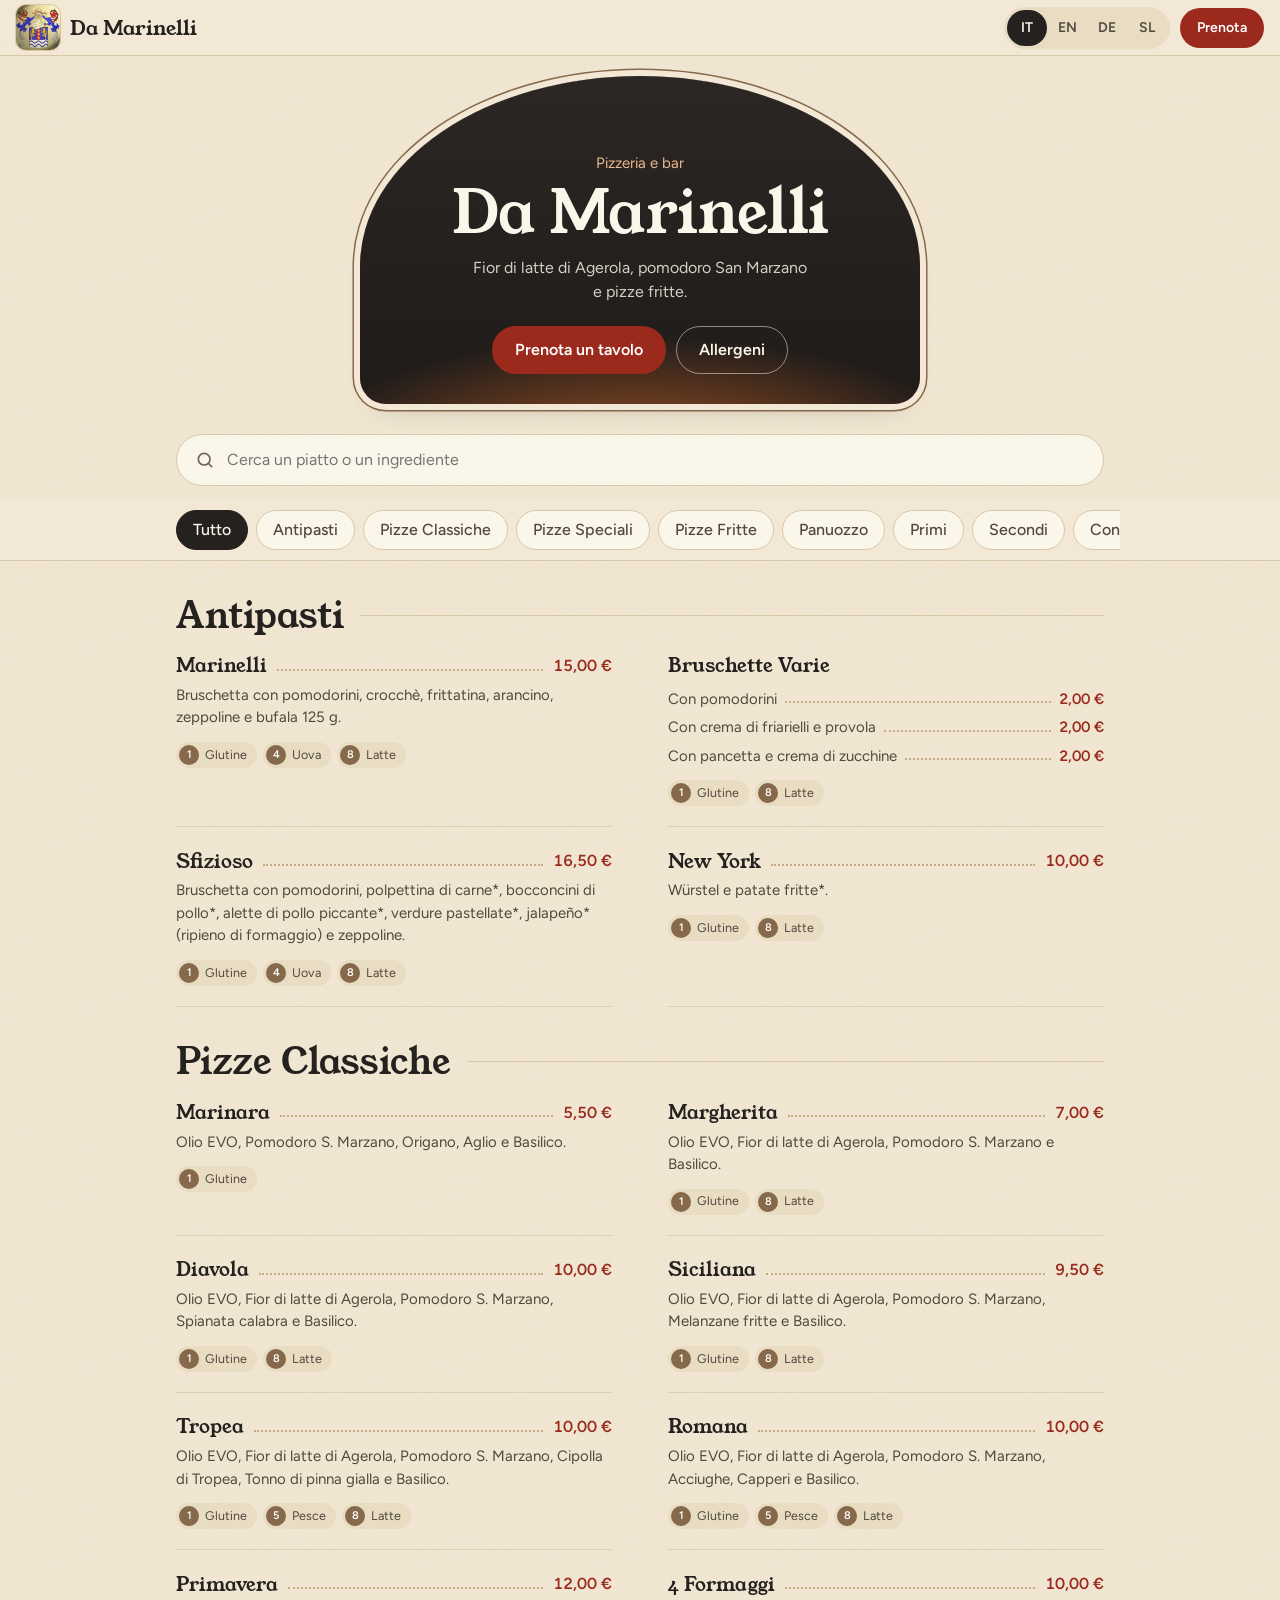
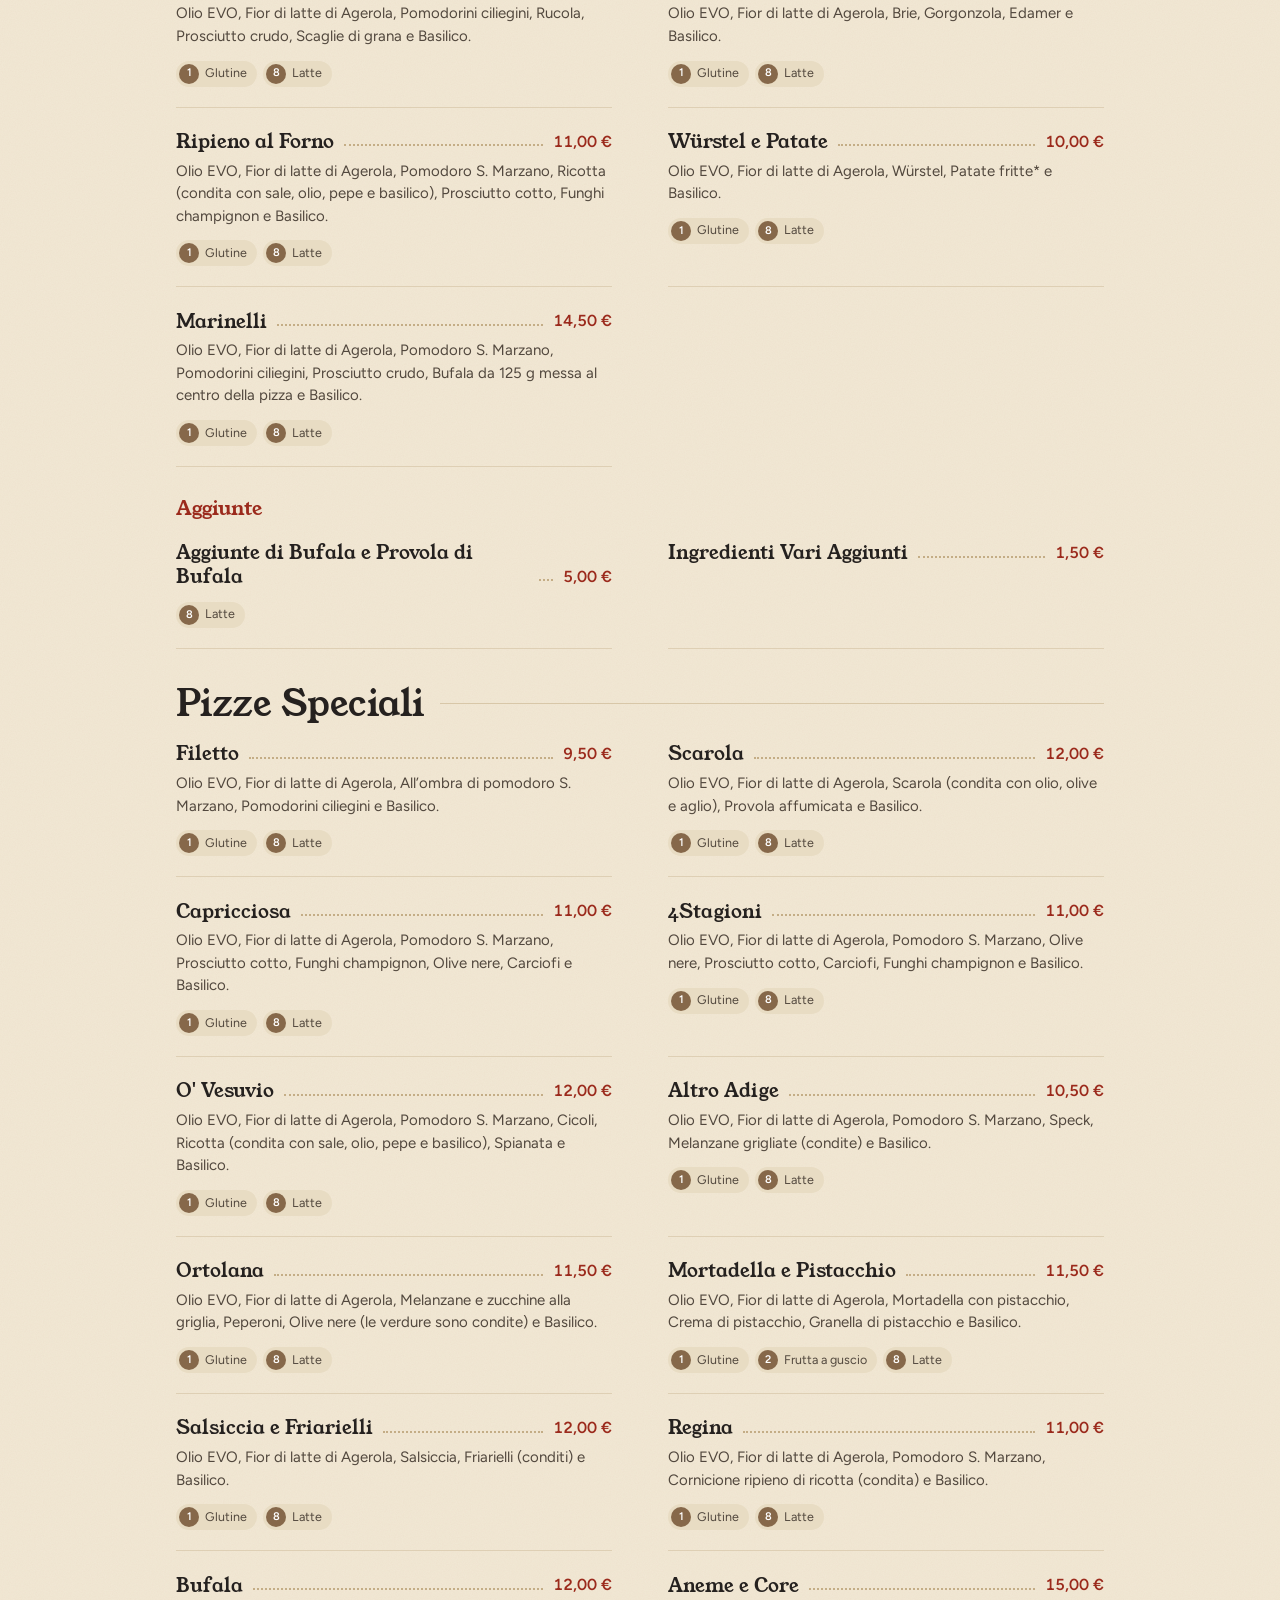
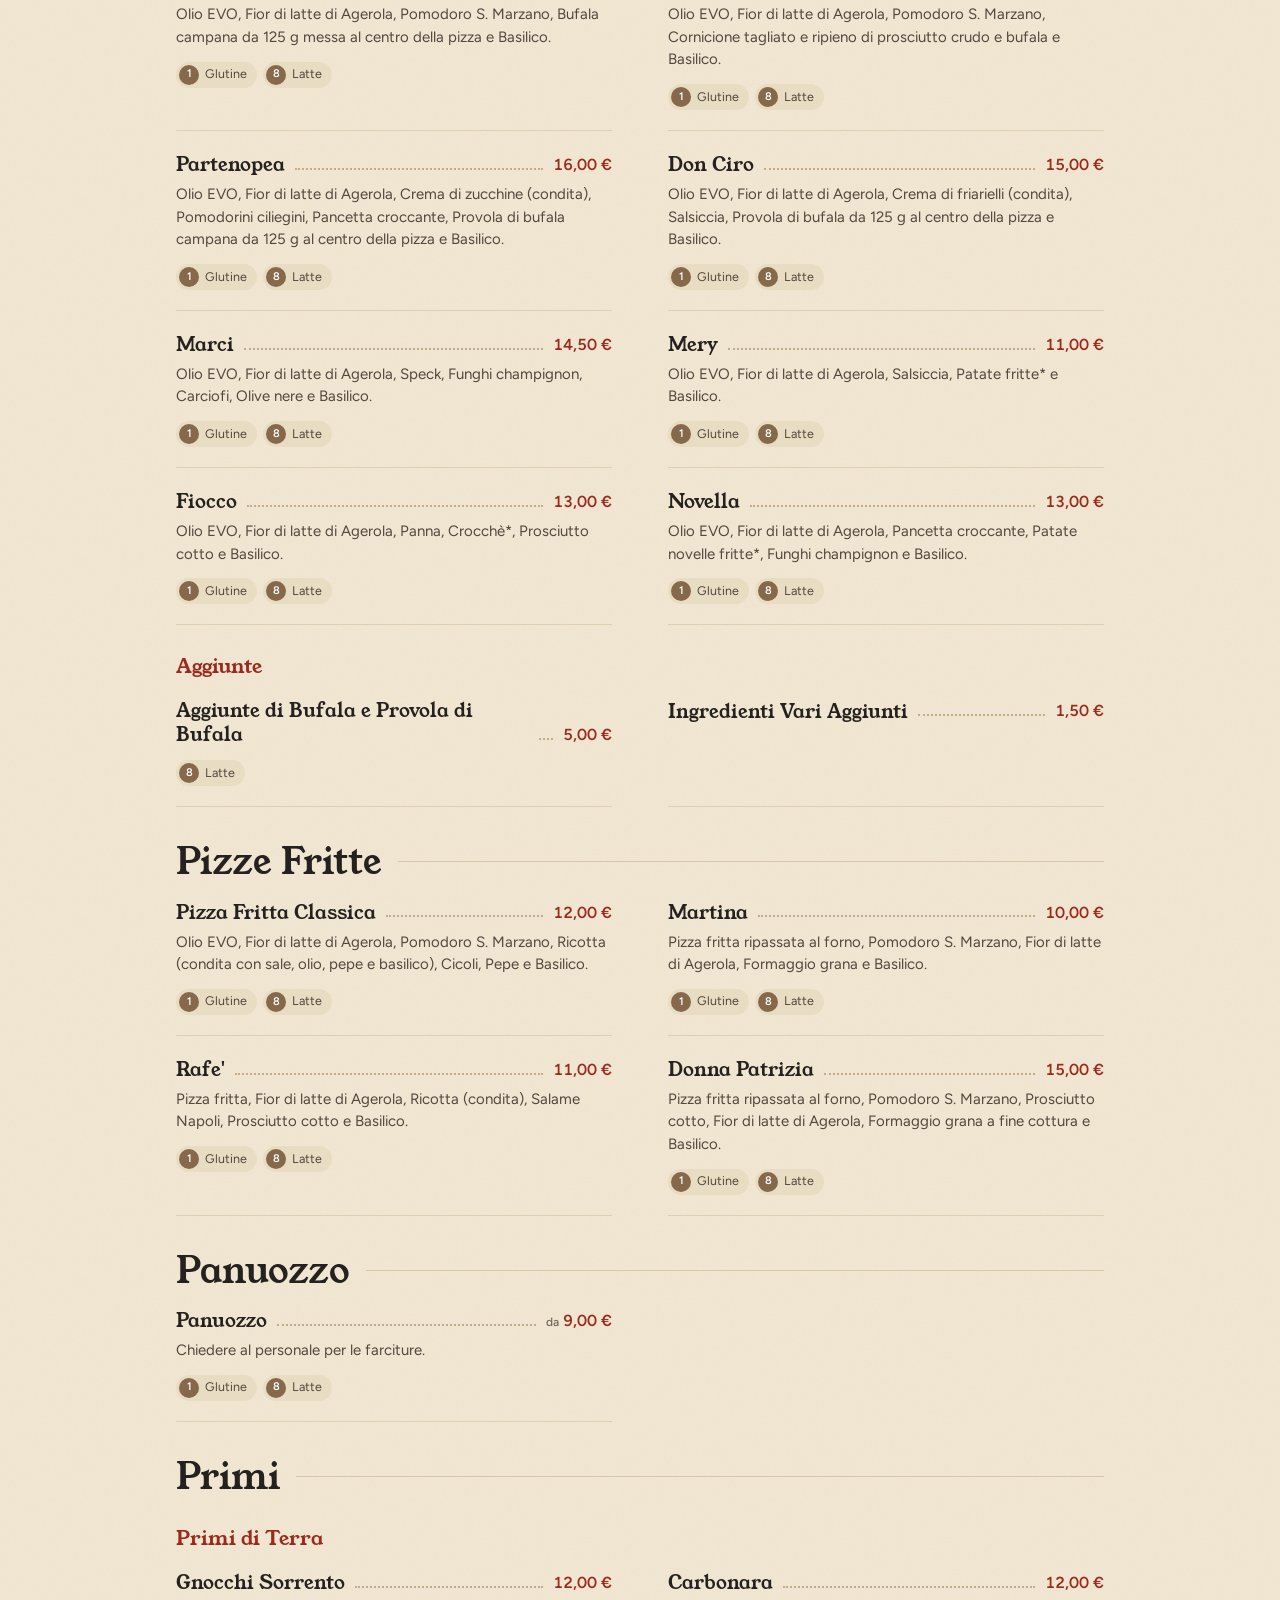
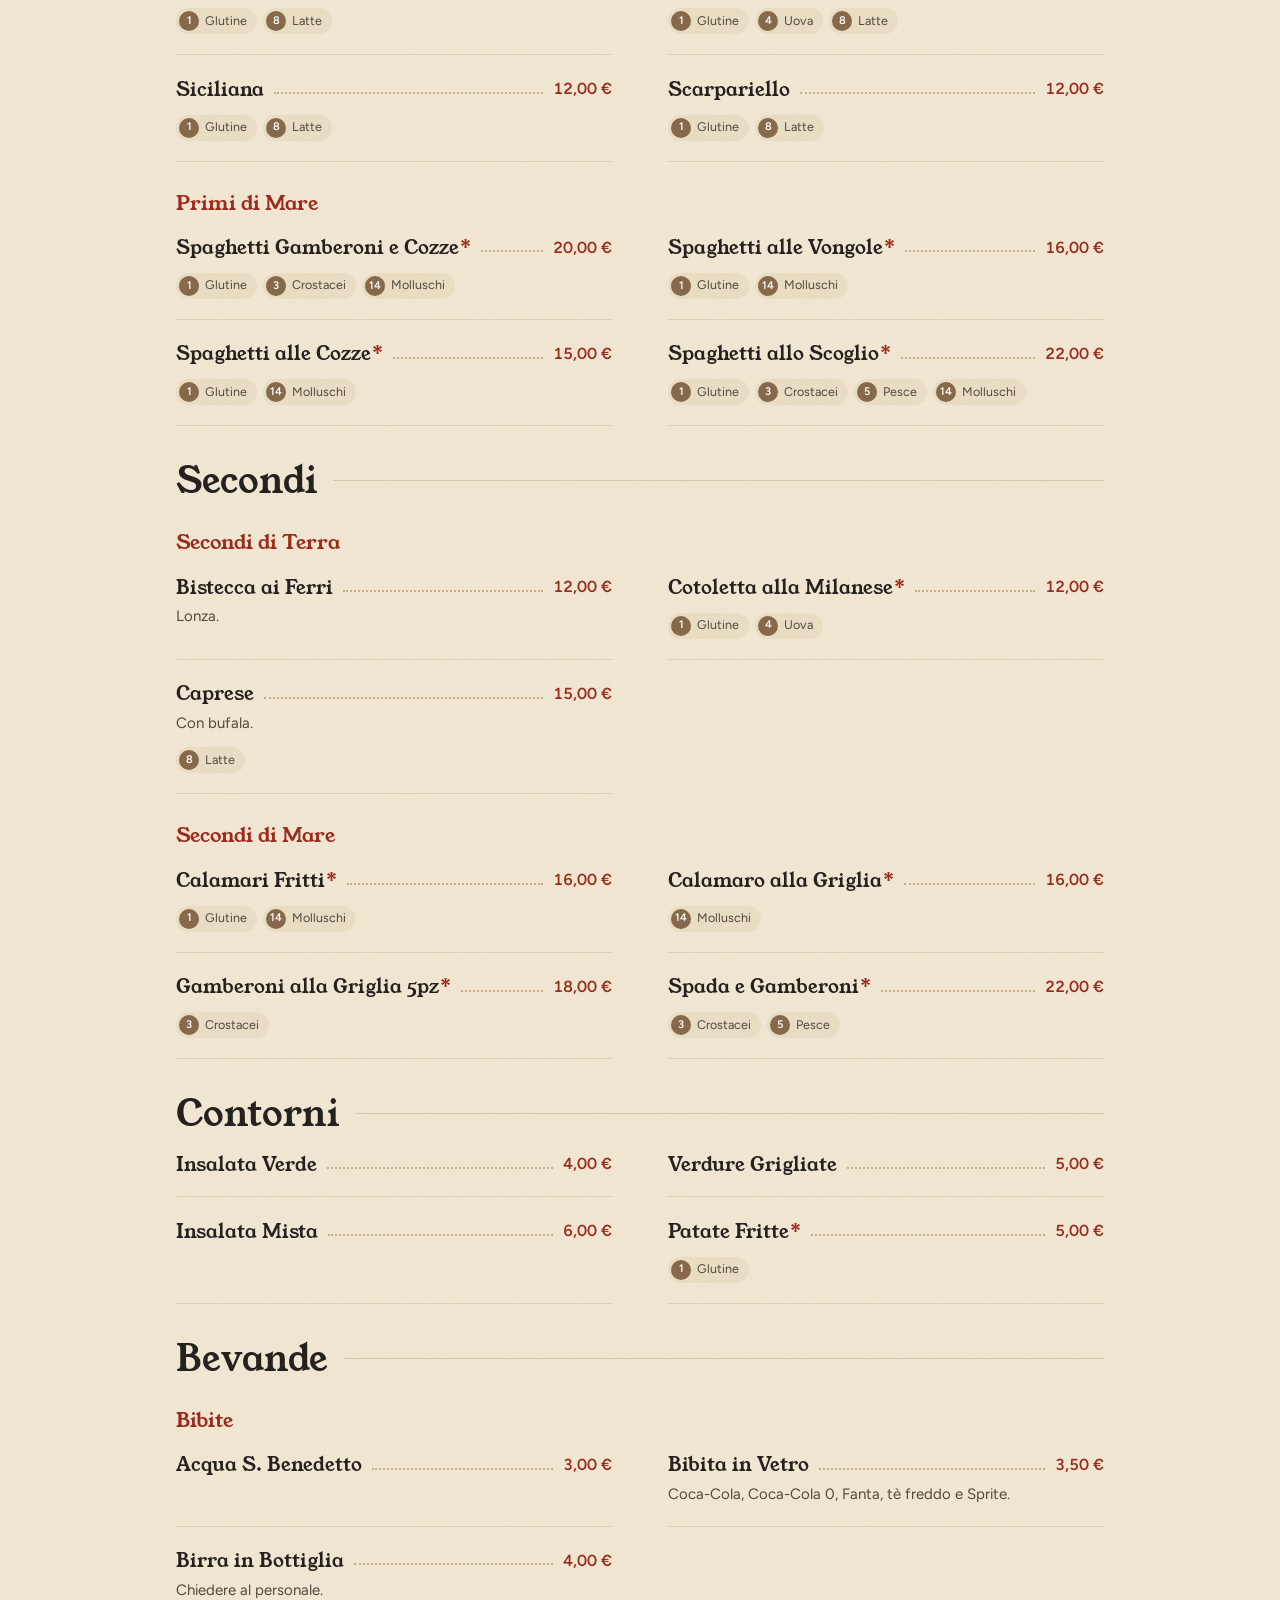
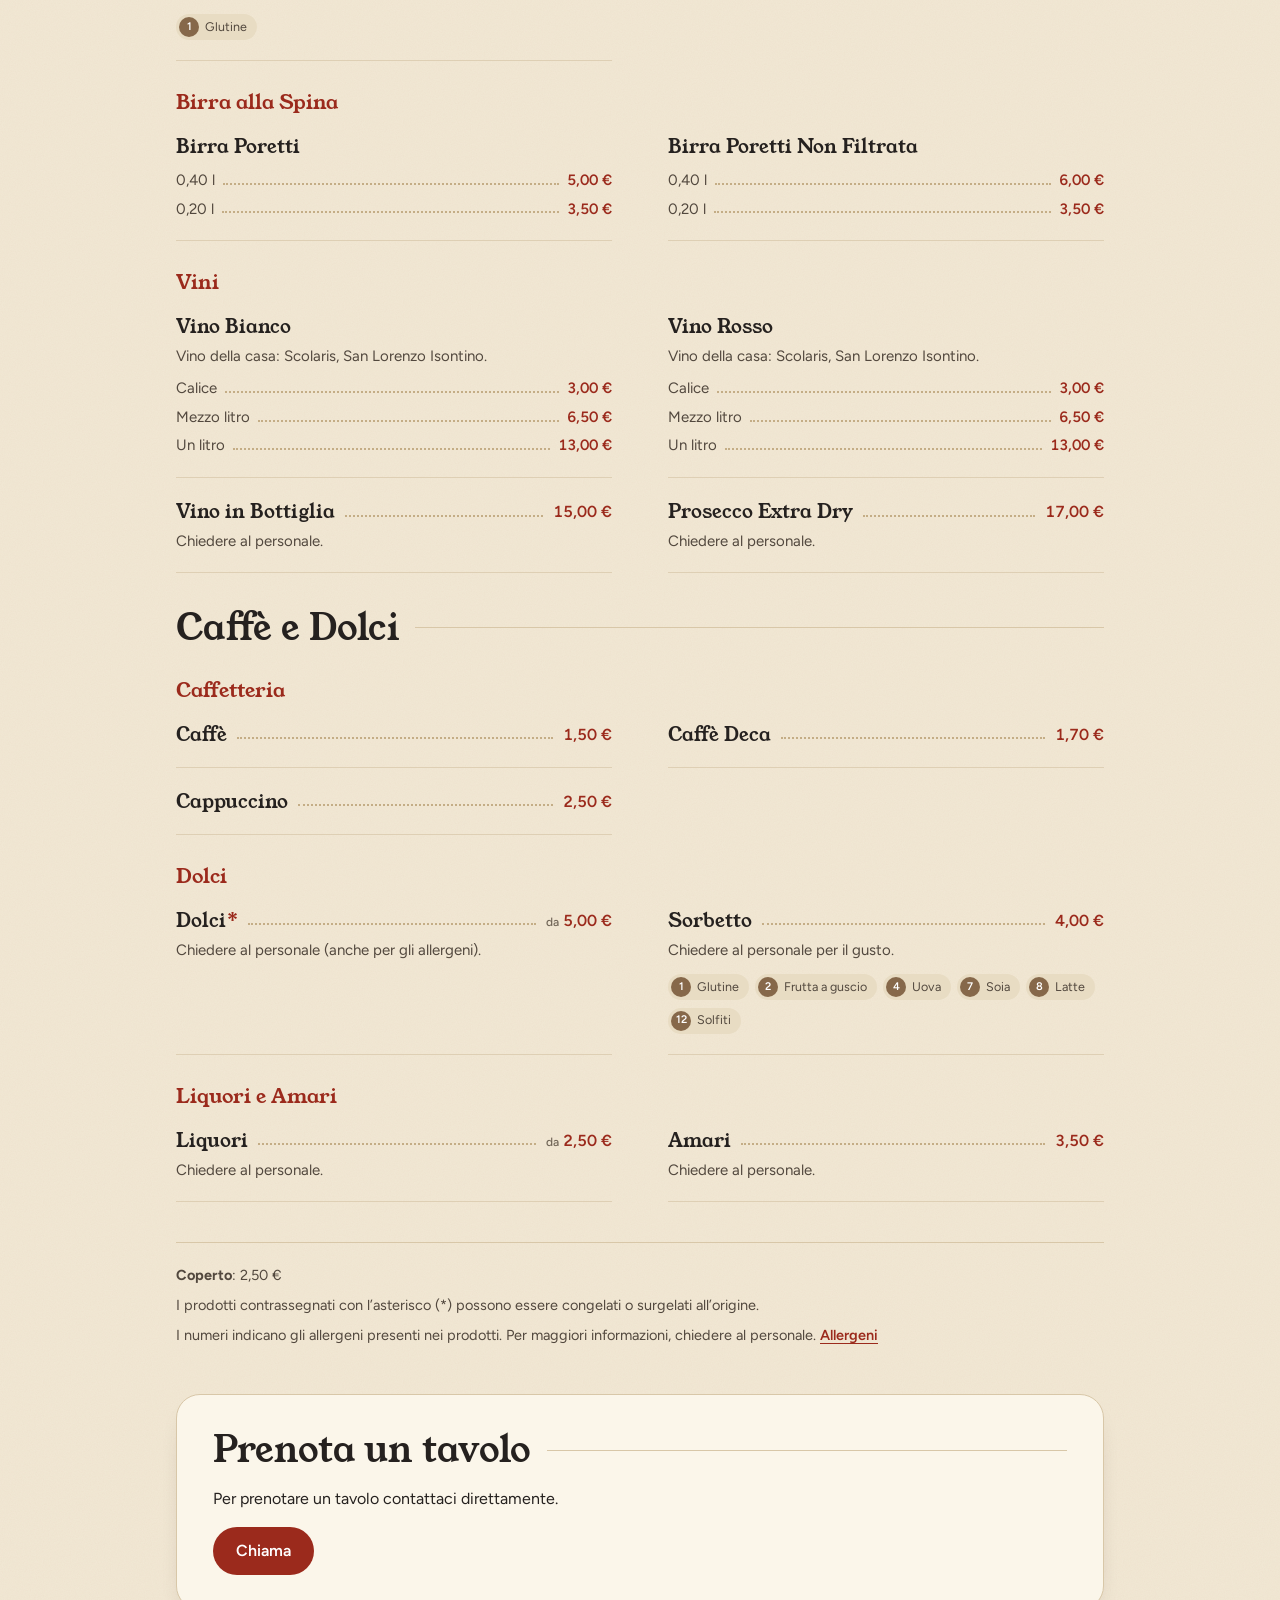
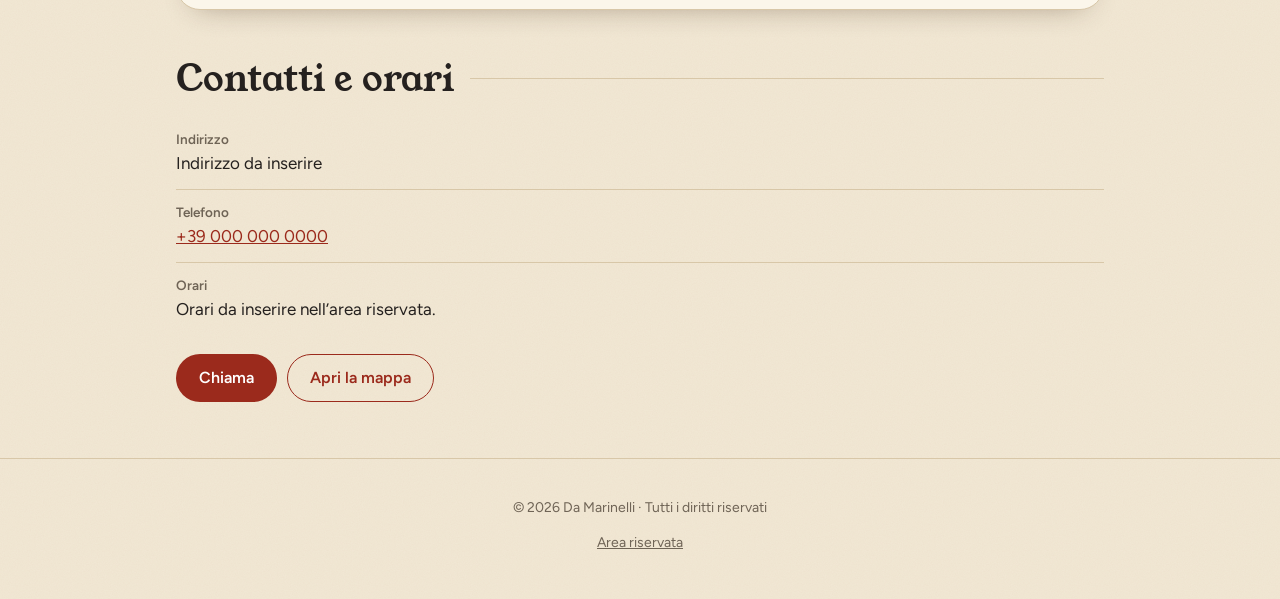
==== commit 38fc9b53: "Spegni le prenotazioni online: al posto del modulo Chiama e WhatsApp ONLINE_BOOKINGS = false in scri" ====
--- a/index.html
+++ b/index.html
@@ -83,7 +83,7 @@
     <section class="container section" id="prenota" aria-labelledby="book-title">
       <div class="panel">
         <h2 class="group-title" id="book-title" data-i18n="bookTitle">Prenota un tavolo</h2>
-        <p class="muted" data-i18n="bookSub"></p>
+        <p class="muted" id="book-sub" data-i18n="bookSub"></p>
 
         <form id="book-form" novalidate>
           <div class="form-grid">
@@ -124,10 +124,13 @@
           <button type="button" class="btn btn--outline" id="book-again" data-i18n="okAgain">Nuova richiesta</button>
         </div>
 
-        <!-- Prenotazioni online disattivate dall'area riservata -->
+        <!-- Prenotazioni online spente (ONLINE_BOOKINGS in script.js): al loro posto Chiama e WhatsApp -->
         <div id="book-off" hidden>
           <p data-i18n="bookingsOff"></p>
-          <a class="btn btn--primary" id="book-off-call" href="#" data-i18n="call">Chiama</a>
+          <div class="actions">
+            <a class="btn btn--primary" id="book-off-call" href="#" data-i18n="call">Chiama</a>
+            <a class="btn btn--outline" id="book-off-wa" href="#" target="_blank" rel="noopener" hidden>WhatsApp</a>
+          </div>
         </div>
       </div>
     </section>
